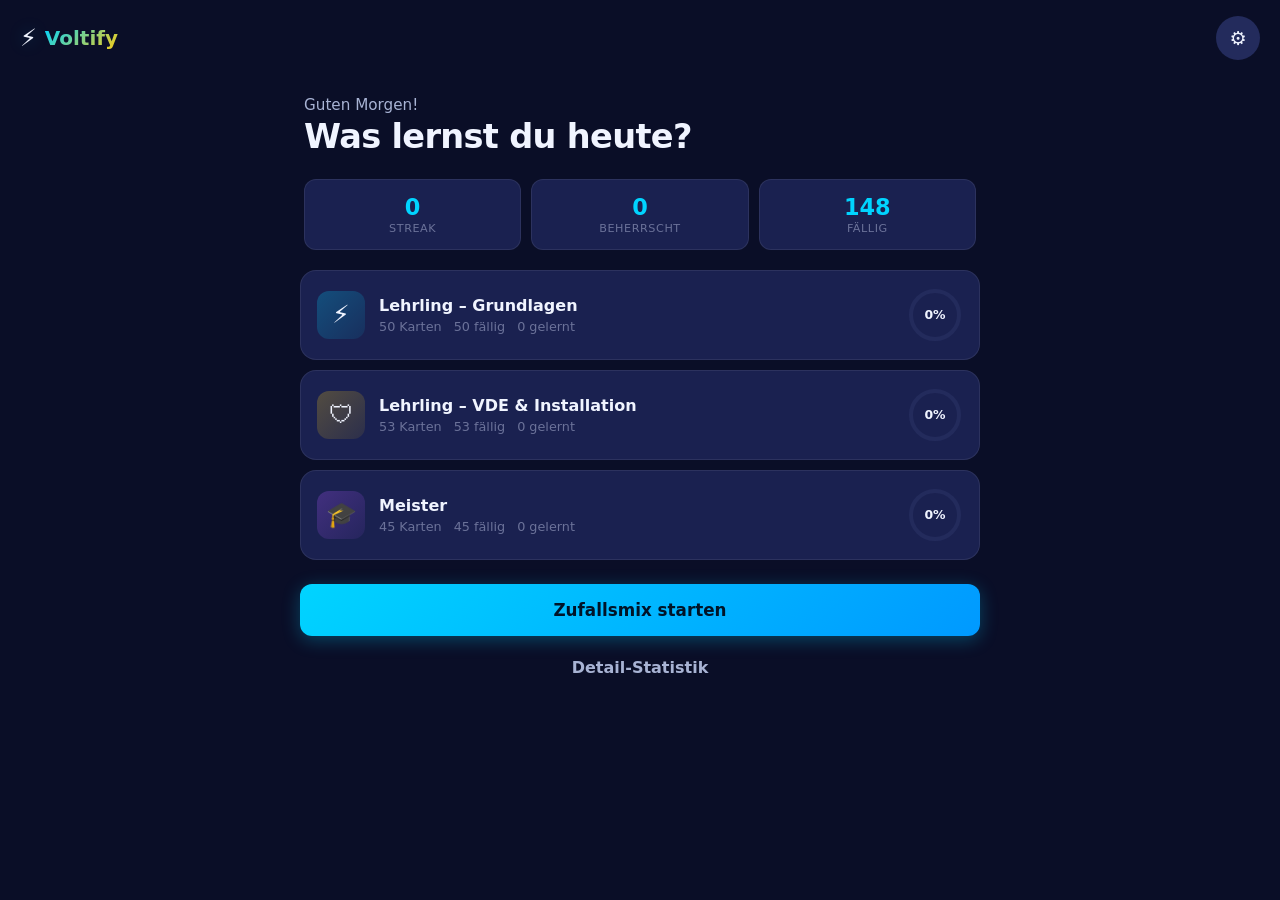
==== index.html @ df2f02e5 "Initial commit – Voltify v1.0 PWA für Elektroniker-Ausbildung mit Spaced Repetition (Leitner). Drei " ====
<!DOCTYPE html>
<html lang="de">
<head>
  <meta charset="UTF-8">
  <meta name="viewport" content="width=device-width, initial-scale=1.0, viewport-fit=cover, user-scalable=no">
  <meta name="theme-color" content="#0a0e27">
  <meta name="description" content="Voltify – Spaced-Repetition-Lernen für Elektriker. Lehrling und Meister.">
  <meta name="apple-mobile-web-app-capable" content="yes">
  <meta name="apple-mobile-web-app-status-bar-style" content="black-translucent">
  <meta name="apple-mobile-web-app-title" content="Voltify">
  <title>Voltify – Lernen für Elektriker</title>
  <link rel="manifest" href="manifest.json">
  <link rel="stylesheet" href="styles.css">
  <link rel="icon" href="icon.svg" type="image/svg+xml">
  <link rel="apple-touch-icon" href="icon.svg">
</head>
<body>
  <div id="app">

    <!-- HOME -->
    <section class="screen active" data-screen="home">
      <header class="topbar">
        <div class="brand">
          <span class="bolt" aria-hidden="true">⚡</span>
          <span class="brand-name">Voltify</span>
        </div>
        <button class="icon-btn" data-nav="settings" aria-label="Einstellungen">⚙</button>
      </header>
      <main class="content">
        <div class="hero">
          <p class="hero-greeting" id="greeting">Bereit zu lernen?</p>
          <h1 class="hero-title">Was lernst du heute?</h1>
          <div class="hero-stats">
            <div class="stat">
              <span class="stat-value" id="stat-streak">0</span>
              <span class="stat-label">Streak</span>
            </div>
            <div class="stat">
              <span class="stat-value" id="stat-mastered">0</span>
              <span class="stat-label">Beherrscht</span>
            </div>
            <div class="stat">
              <span class="stat-value" id="stat-due">0</span>
              <span class="stat-label">Fällig</span>
            </div>
          </div>
        </div>

        <div class="card-list" id="path-list"></div>

        <div class="action-stack">
          <button class="btn primary big" data-nav="quiz-mix">Zufallsmix starten</button>
          <button class="btn ghost" data-nav="stats">Detail-Statistik</button>
        </div>
      </main>
    </section>

    <!-- QUIZ -->
    <section class="screen" data-screen="quiz">
      <header class="topbar">
        <button class="icon-btn" data-action="quit-quiz" aria-label="Session abbrechen">←</button>
        <div class="progress-wrap">
          <div class="progress-bar" role="progressbar" aria-label="Fortschritt der Session">
            <div class="progress-fill" id="progress-fill"></div>
          </div>
          <span class="progress-text" id="progress-text">0 / 0</span>
        </div>
      </header>
      <main class="content quiz-content">
        <div class="card" id="quiz-card">
          <div class="card-meta">
            <span class="badge" id="card-category">Kategorie</span>
            <span class="card-level" id="card-level" aria-label="Lernstand">★☆☆☆☆</span>
          </div>
          <h2 class="card-question" id="card-question">Frage</h2>
          <div class="card-options" id="card-options"></div>
          <div class="card-feedback hidden" id="card-feedback">
            <div class="feedback-header" id="feedback-header"></div>
            <p class="feedback-explain" id="feedback-explain"></p>
            <button class="btn primary big" id="next-btn">Weiter</button>
          </div>
        </div>
      </main>
    </section>

    <!-- RESULTS -->
    <section class="screen" data-screen="results">
      <header class="topbar">
        <div></div>
        <button class="icon-btn" data-nav="home" aria-label="Schließen">✕</button>
      </header>
      <main class="content results-content">
        <div class="results-icon" aria-hidden="true">⚡</div>
        <h1 class="results-title">Session beendet!</h1>
        <p class="results-subtitle" id="results-subtitle"></p>
        <div class="results-grid">
          <div class="result-card">
            <span class="result-value" id="result-correct">0</span>
            <span class="result-label">Richtig</span>
          </div>
          <div class="result-card">
            <span class="result-value" id="result-wrong">0</span>
            <span class="result-label">Falsch</span>
          </div>
          <div class="result-card">
            <span class="result-value" id="result-accuracy">0%</span>
            <span class="result-label">Treffer</span>
          </div>
        </div>
        <div class="action-stack">
          <button class="btn primary big" id="repeat-btn">Nochmal lernen</button>
          <button class="btn ghost" data-nav="home">Zur Übersicht</button>
        </div>
      </main>
    </section>

    <!-- STATS -->
    <section class="screen" data-screen="stats">
      <header class="topbar">
        <button class="icon-btn" data-nav="home" aria-label="Zurück">←</button>
        <h2 class="page-title">Statistik</h2>
        <div></div>
      </header>
      <main class="content">
        <div id="stats-content"></div>
      </main>
    </section>

    <!-- SETTINGS -->
    <section class="screen" data-screen="settings">
      <header class="topbar">
        <button class="icon-btn" data-nav="home" aria-label="Zurück">←</button>
        <h2 class="page-title">Einstellungen</h2>
        <div></div>
      </header>
      <main class="content">
        <div class="settings-list">
          <div class="setting-row">
            <div class="setting-text">
              <h3>Karten pro Session</h3>
              <p class="setting-hint">Wie viele Fragen pro Lerneinheit</p>
            </div>
            <select id="setting-batch" aria-label="Karten pro Session">
              <option value="10">10</option>
              <option value="15" selected>15</option>
              <option value="20">20</option>
              <option value="30">30</option>
            </select>
          </div>
          <div class="setting-row">
            <div class="setting-text">
              <h3>Theme</h3>
              <p class="setting-hint">Helles oder dunkles Design</p>
            </div>
            <select id="setting-theme" aria-label="Theme">
              <option value="dark" selected>Dunkel</option>
              <option value="light">Hell</option>
              <option value="auto">Automatisch</option>
            </select>
          </div>
          <div class="setting-row">
            <div class="setting-text">
              <h3>Antworten mischen</h3>
              <p class="setting-hint">Reihenfolge der Optionen jedes Mal neu würfeln</p>
            </div>
            <label class="switch">
              <input type="checkbox" id="setting-shuffle" checked>
              <span class="slider"></span>
            </label>
          </div>
          <div class="setting-row danger">
            <div class="setting-text">
              <h3>Fortschritt zurücksetzen</h3>
              <p class="setting-hint">Setzt alle Lernstände auf 0</p>
            </div>
            <button class="btn danger" id="reset-progress">Reset</button>
          </div>
          <div class="setting-row">
            <div class="setting-text">
              <h3>Über Voltify</h3>
              <p class="setting-hint">Spaced-Repetition-Lernen für Elektriker. Lehrling und Meister. Funktioniert offline.</p>
            </div>
            <span class="version">v1.0</span>
          </div>
        </div>
      </main>
    </section>
  </div>

  <script src="data.js"></script>
  <script src="app.js"></script>
</body>
</html>
---- styles.css ----
:root {
  --bg: #0a0e27;
  --bg-elevated: #141a3a;
  --bg-card: #1a2150;
  --surface: #232b5c;
  --surface-2: #2c3570;
  --text: #f0f4ff;
  --text-dim: #a8b3d4;
  --text-muted: #6b7299;
  --accent: #00d4ff;
  --accent-glow: rgba(0, 212, 255, 0.28);
  --accent-2: #facc15;
  --success: #22c55e;
  --success-bg: rgba(34, 197, 94, 0.18);
  --danger: #ef4444;
  --danger-bg: rgba(239, 68, 68, 0.18);
  --border: rgba(255, 255, 255, 0.08);
  --shadow: 0 8px 32px rgba(0, 0, 0, 0.4);
  --radius: 16px;
  --radius-sm: 12px;
  --transition: 0.18s ease;
  --safe-top: env(safe-area-inset-top, 0);
  --safe-bottom: env(safe-area-inset-bottom, 0);
}

[data-theme="light"] {
  --bg: #f5f7fb;
  --bg-elevated: #ffffff;
  --bg-card: #ffffff;
  --surface: #eef1f8;
  --surface-2: #e2e7f3;
  --text: #0a0e27;
  --text-dim: #4a5275;
  --text-muted: #8b91a8;
  --accent: #0066ff;
  --accent-glow: rgba(0, 102, 255, 0.18);
  --accent-2: #d97706;
  --success: #15803d;
  --success-bg: rgba(34, 197, 94, 0.14);
  --danger: #dc2626;
  --danger-bg: rgba(239, 68, 68, 0.12);
  --border: rgba(0, 0, 0, 0.08);
  --shadow: 0 8px 32px rgba(0, 0, 0, 0.08);
}

* {
  box-sizing: border-box;
  margin: 0;
  padding: 0;
}

html, body {
  height: 100%;
  font-family: -apple-system, BlinkMacSystemFont, "Segoe UI", system-ui, "Helvetica Neue", Arial, sans-serif;
  background: var(--bg);
  color: var(--text);
  -webkit-font-smoothing: antialiased;
  -webkit-tap-highlight-color: transparent;
  overscroll-behavior: none;
  font-size: 16px;
}

button { font-family: inherit; }

#app {
  min-height: 100%;
}

.screen {
  display: none;
  flex-direction: column;
  min-height: 100vh;
  min-height: 100dvh;
  animation: fade 0.22s ease;
}

.screen.active { display: flex; }

.hidden { display: none !important; }

@keyframes fade {
  from { opacity: 0; transform: translateY(6px); }
  to { opacity: 1; transform: translateY(0); }
}

/* TOPBAR */
.topbar {
  display: flex;
  align-items: center;
  justify-content: space-between;
  padding: 16px 20px 8px;
  padding-top: max(16px, var(--safe-top));
  gap: 12px;
}

.brand {
  display: flex;
  align-items: center;
  gap: 8px;
  font-weight: 700;
  font-size: 1.25rem;
}

.bolt {
  display: inline-block;
  font-size: 1.5rem;
  filter: drop-shadow(0 0 8px var(--accent-glow));
}

.brand-name {
  background: linear-gradient(135deg, var(--accent), var(--accent-2));
  -webkit-background-clip: text;
  background-clip: text;
  color: transparent;
}

.icon-btn {
  width: 44px;
  height: 44px;
  border-radius: 50%;
  background: var(--surface);
  color: var(--text);
  border: none;
  font-size: 1.2rem;
  cursor: pointer;
  display: flex;
  align-items: center;
  justify-content: center;
  transition: var(--transition);
  flex-shrink: 0;
}

.icon-btn:hover { background: var(--surface-2); }
.icon-btn:active { transform: scale(0.94); }

.page-title {
  font-size: 1.05rem;
  font-weight: 600;
}

/* CONTENT */
.content {
  flex: 1;
  padding: 12px 20px 32px;
  padding-bottom: calc(32px + var(--safe-bottom));
  display: flex;
  flex-direction: column;
  gap: 20px;
  max-width: 720px;
  width: 100%;
  margin: 0 auto;
}

/* HERO */
.hero {
  padding: 16px 4px 0;
}

.hero-greeting {
  color: var(--text-dim);
  font-size: 0.95rem;
  margin-bottom: 4px;
}

.hero-title {
  font-size: 1.85rem;
  font-weight: 700;
  margin-bottom: 22px;
  line-height: 1.15;
  letter-spacing: -0.02em;
}

.hero-stats {
  display: grid;
  grid-template-columns: repeat(3, 1fr);
  gap: 10px;
}

.stat {
  background: var(--bg-card);
  border: 1px solid var(--border);
  padding: 14px 10px;
  border-radius: var(--radius-sm);
  text-align: center;
  display: flex;
  flex-direction: column;
  gap: 2px;
}

.stat-value {
  font-size: 1.4rem;
  font-weight: 700;
  color: var(--accent);
  font-variant-numeric: tabular-nums;
}

.stat-label {
  font-size: 0.7rem;
  color: var(--text-muted);
  text-transform: uppercase;
  letter-spacing: 0.05em;
}

/* PATHS */
.card-list {
  display: flex;
  flex-direction: column;
  gap: 10px;
}

.path-card {
  background: var(--bg-card);
  border: 1px solid var(--border);
  border-radius: var(--radius);
  padding: 16px 16px;
  cursor: pointer;
  transition: var(--transition);
  display: flex;
  align-items: center;
  gap: 14px;
  text-align: left;
  width: 100%;
  color: var(--text);
  font: inherit;
}

.path-card:hover { border-color: var(--accent); transform: translateY(-1px); }
.path-card:active { transform: scale(0.98); }

.path-icon {
  width: 48px;
  height: 48px;
  border-radius: 12px;
  display: flex;
  align-items: center;
  justify-content: center;
  font-size: 1.55rem;
  flex-shrink: 0;
  background: var(--surface);
}

.path-icon.lehrling-grund { background: linear-gradient(135deg, rgba(0,212,255,0.25), rgba(0,212,255,0.08)); }
.path-icon.lehrling-vde { background: linear-gradient(135deg, rgba(250,204,21,0.25), rgba(250,204,21,0.08)); }
.path-icon.meister { background: linear-gradient(135deg, rgba(168,85,247,0.28), rgba(168,85,247,0.08)); }

.path-info {
  flex: 1;
  min-width: 0;
}

.path-title {
  font-size: 1rem;
  font-weight: 600;
  margin-bottom: 4px;
}

.path-meta {
  font-size: 0.8rem;
  color: var(--text-muted);
  display: flex;
  gap: 12px;
  flex-wrap: wrap;
}

.path-progress {
  flex-shrink: 0;
  width: 56px;
  height: 56px;
  position: relative;
  display: flex;
  align-items: center;
  justify-content: center;
  font-size: 0.78rem;
  font-weight: 700;
  font-variant-numeric: tabular-nums;
}

.path-progress svg {
  position: absolute;
  inset: 0;
  transform: rotate(-90deg);
}

.path-progress circle {
  fill: none;
  stroke-width: 4;
  stroke-linecap: round;
}

.path-progress .track { stroke: var(--surface); }
.path-progress .fill { stroke: var(--accent); transition: stroke-dashoffset 0.4s ease; }

/* BUTTONS */
.action-stack {
  display: flex;
  flex-direction: column;
  gap: 8px;
  margin-top: 4px;
}

.btn {
  border: none;
  font: inherit;
  font-weight: 600;
  cursor: pointer;
  padding: 14px 20px;
  border-radius: var(--radius-sm);
  transition: var(--transition);
  display: inline-flex;
  align-items: center;
  justify-content: center;
  gap: 8px;
  font-size: 1rem;
  color: var(--text);
}

.btn:active { transform: scale(0.97); }

.btn.primary {
  background: linear-gradient(135deg, var(--accent), #0099ff);
  color: #001428;
  box-shadow: 0 4px 18px var(--accent-glow);
}

[data-theme="light"] .btn.primary { color: #ffffff; }

.btn.primary:hover { filter: brightness(1.08); }

.btn.ghost {
  background: transparent;
  color: var(--text-dim);
}

.btn.ghost:hover { background: var(--surface); color: var(--text); }

.btn.danger {
  background: var(--danger);
  color: #fff;
}

.btn.big {
  padding: 16px 24px;
  font-size: 1.05rem;
  width: 100%;
}

/* QUIZ */
.quiz-content {
  justify-content: flex-start;
  padding-top: 0;
}

.progress-wrap {
  flex: 1;
  display: flex;
  align-items: center;
  gap: 10px;
}

.progress-bar {
  flex: 1;
  height: 6px;
  background: var(--surface);
  border-radius: 999px;
  overflow: hidden;
}

.progress-fill {
  height: 100%;
  background: linear-gradient(90deg, var(--accent), var(--accent-2));
  border-radius: 999px;
  transition: width 0.3s ease;
  width: 0%;
}

.progress-text {
  font-size: 0.82rem;
  color: var(--text-dim);
  white-space: nowrap;
  font-variant-numeric: tabular-nums;
}

.card {
  background: var(--bg-card);
  border-radius: var(--radius);
  padding: 22px 20px;
  border: 1px solid var(--border);
  box-shadow: var(--shadow);
  display: flex;
  flex-direction: column;
  gap: 18px;
  animation: cardin 0.3s ease;
}

@keyframes cardin {
  from { opacity: 0; transform: translateY(16px) scale(0.98); }
  to { opacity: 1; transform: translateY(0) scale(1); }
}

.card-meta {
  display: flex;
  justify-content: space-between;
  align-items: center;
}

.badge {
  font-size: 0.72rem;
  text-transform: uppercase;
  letter-spacing: 0.06em;
  padding: 4px 10px;
  border-radius: 999px;
  background: var(--surface);
  color: var(--text-dim);
  font-weight: 600;
}

.card-level {
  font-size: 0.9rem;
  color: var(--accent-2);
  letter-spacing: 0.1em;
  font-variant-numeric: tabular-nums;
}

.card-question {
  font-size: 1.2rem;
  line-height: 1.4;
  font-weight: 600;
}

.card-options {
  display: flex;
  flex-direction: column;
  gap: 10px;
}

.option {
  background: var(--surface);
  border: 1.5px solid var(--border);
  color: var(--text);
  padding: 14px 14px;
  border-radius: var(--radius-sm);
  text-align: left;
  font: inherit;
  font-size: 0.96rem;
  cursor: pointer;
  transition: var(--transition);
  display: flex;
  align-items: flex-start;
  gap: 12px;
  width: 100%;
}

.option:hover:not(:disabled) {
  border-color: var(--accent);
  background: var(--surface-2);
}

.option:active:not(:disabled) { transform: scale(0.98); }

.option-mark {
  width: 26px;
  height: 26px;
  border-radius: 50%;
  border: 2px solid var(--text-muted);
  display: flex;
  align-items: center;
  justify-content: center;
  font-size: 0.78rem;
  font-weight: 700;
  flex-shrink: 0;
  margin-top: 1px;
  color: var(--text-dim);
  transition: var(--transition);
}

.option-text {
  flex: 1;
  line-height: 1.4;
  padding-top: 2px;
}

.option.correct {
  border-color: var(--success);
  background: var(--success-bg);
}
.option.correct .option-mark {
  border-color: var(--success);
  background: var(--success);
  color: #fff;
}

.option.wrong {
  border-color: var(--danger);
  background: var(--danger-bg);
}
.option.wrong .option-mark {
  border-color: var(--danger);
  background: var(--danger);
  color: #fff;
}

.option:disabled { cursor: default; }
.option:disabled:not(.correct):not(.wrong) { opacity: 0.55; }

.card-feedback {
  display: flex;
  flex-direction: column;
  gap: 14px;
  padding-top: 16px;
  border-top: 1px solid var(--border);
}

.feedback-header {
  font-size: 1.05rem;
  font-weight: 700;
  display: flex;
  align-items: center;
  gap: 8px;
}

.feedback-header.ok { color: var(--success); }
.feedback-header.no { color: var(--danger); }

.feedback-explain {
  color: var(--text-dim);
  line-height: 1.55;
  font-size: 0.95rem;
}

/* RESULTS */
.results-content {
  align-items: center;
  text-align: center;
  justify-content: center;
  gap: 22px;
  padding-top: 16px;
}

.results-icon {
  font-size: 4rem;
  filter: drop-shadow(0 0 24px var(--accent-glow));
  animation: pulse 2.4s ease infinite;
  margin-top: 16px;
}

@keyframes pulse {
  50% { transform: scale(1.1); }
}

.results-title {
  font-size: 1.85rem;
  font-weight: 700;
  letter-spacing: -0.01em;
}

.results-subtitle {
  color: var(--text-dim);
  font-size: 1rem;
  max-width: 360px;
  line-height: 1.5;
}

.results-grid {
  display: grid;
  grid-template-columns: repeat(3, 1fr);
  gap: 10px;
  width: 100%;
  max-width: 420px;
}

.result-card {
  background: var(--bg-card);
  border: 1px solid var(--border);
  padding: 18px 10px;
  border-radius: var(--radius-sm);
  display: flex;
  flex-direction: column;
  gap: 4px;
}

.result-value {
  font-size: 1.6rem;
  font-weight: 700;
  color: var(--accent);
  font-variant-numeric: tabular-nums;
}

.result-label {
  font-size: 0.72rem;
  color: var(--text-muted);
  text-transform: uppercase;
  letter-spacing: 0.05em;
}

.results-content .action-stack { width: 100%; max-width: 420px; }

/* SETTINGS */
.settings-list {
  display: flex;
  flex-direction: column;
  background: var(--bg-card);
  border: 1px solid var(--border);
  border-radius: var(--radius);
  overflow: hidden;
}

.setting-row {
  display: flex;
  justify-content: space-between;
  align-items: center;
  padding: 16px 18px;
  gap: 14px;
  border-bottom: 1px solid var(--border);
}

.setting-row:last-child { border-bottom: none; }

.setting-text { flex: 1; min-width: 0; }

.setting-row h3 {
  font-size: 0.96rem;
  font-weight: 600;
  margin-bottom: 2px;
}

.setting-hint {
  font-size: 0.82rem;
  color: var(--text-muted);
  line-height: 1.4;
}

.setting-row select {
  background: var(--surface);
  color: var(--text);
  border: 1px solid var(--border);
  padding: 8px 12px;
  border-radius: 8px;
  font: inherit;
  cursor: pointer;
  flex-shrink: 0;
}

.setting-row .version {
  color: var(--text-muted);
  font-size: 0.85rem;
  flex-shrink: 0;
}

/* SWITCH */
.switch {
  position: relative;
  width: 48px;
  height: 28px;
  flex-shrink: 0;
}
.switch input { opacity: 0; width: 0; height: 0; }
.slider {
  position: absolute;
  inset: 0;
  background: var(--surface);
  border-radius: 999px;
  transition: var(--transition);
  cursor: pointer;
  border: 1px solid var(--border);
}
.slider::before {
  content: "";
  position: absolute;
  width: 20px;
  height: 20px;
  background: var(--text-dim);
  border-radius: 50%;
  top: 3px;
  left: 3px;
  transition: var(--transition);
}
.switch input:checked + .slider {
  background: var(--accent);
}
.switch input:checked + .slider::before {
  background: #fff;
  transform: translateX(20px);
}

/* STATS */
.stats-section {
  background: var(--bg-card);
  border: 1px solid var(--border);
  border-radius: var(--radius);
  padding: 18px 18px;
  margin-bottom: 14px;
}

.stats-section h3 {
  font-size: 1.02rem;
  margin-bottom: 12px;
  font-weight: 600;
}

.stat-row {
  display: flex;
  justify-content: space-between;
  align-items: center;
  padding: 10px 0;
  border-bottom: 1px solid var(--border);
  font-size: 0.95rem;
  color: var(--text-dim);
}

.stat-row:last-child { border: none; padding-bottom: 0; }
.stat-row span:last-child {
  color: var(--accent);
  font-weight: 600;
  font-variant-numeric: tabular-nums;
}

.box-grid {
  display: grid;
  grid-template-columns: repeat(5, 1fr);
  gap: 6px;
  margin-top: 10px;
}

.box {
  background: var(--surface);
  border-radius: 8px;
  padding: 10px 4px;
  text-align: center;
}

.box-num {
  font-size: 0.65rem;
  color: var(--text-muted);
  text-transform: uppercase;
  letter-spacing: 0.05em;
}

.box-count {
  font-size: 1.2rem;
  font-weight: 700;
  color: var(--accent);
  font-variant-numeric: tabular-nums;
}

.stats-hint {
  font-size: 0.82rem;
  color: var(--text-muted);
  margin-bottom: 4px;
  line-height: 1.4;
}

/* MEDIA */
@media (min-width: 600px) {
  .hero-title { font-size: 2.1rem; }
  .card-question { font-size: 1.3rem; }
  .results-title { font-size: 2.1rem; }
}

@media (prefers-reduced-motion: reduce) {
  *, *::before, *::after {
    animation-duration: 0.01ms !important;
    transition-duration: 0.01ms !important;
  }
}
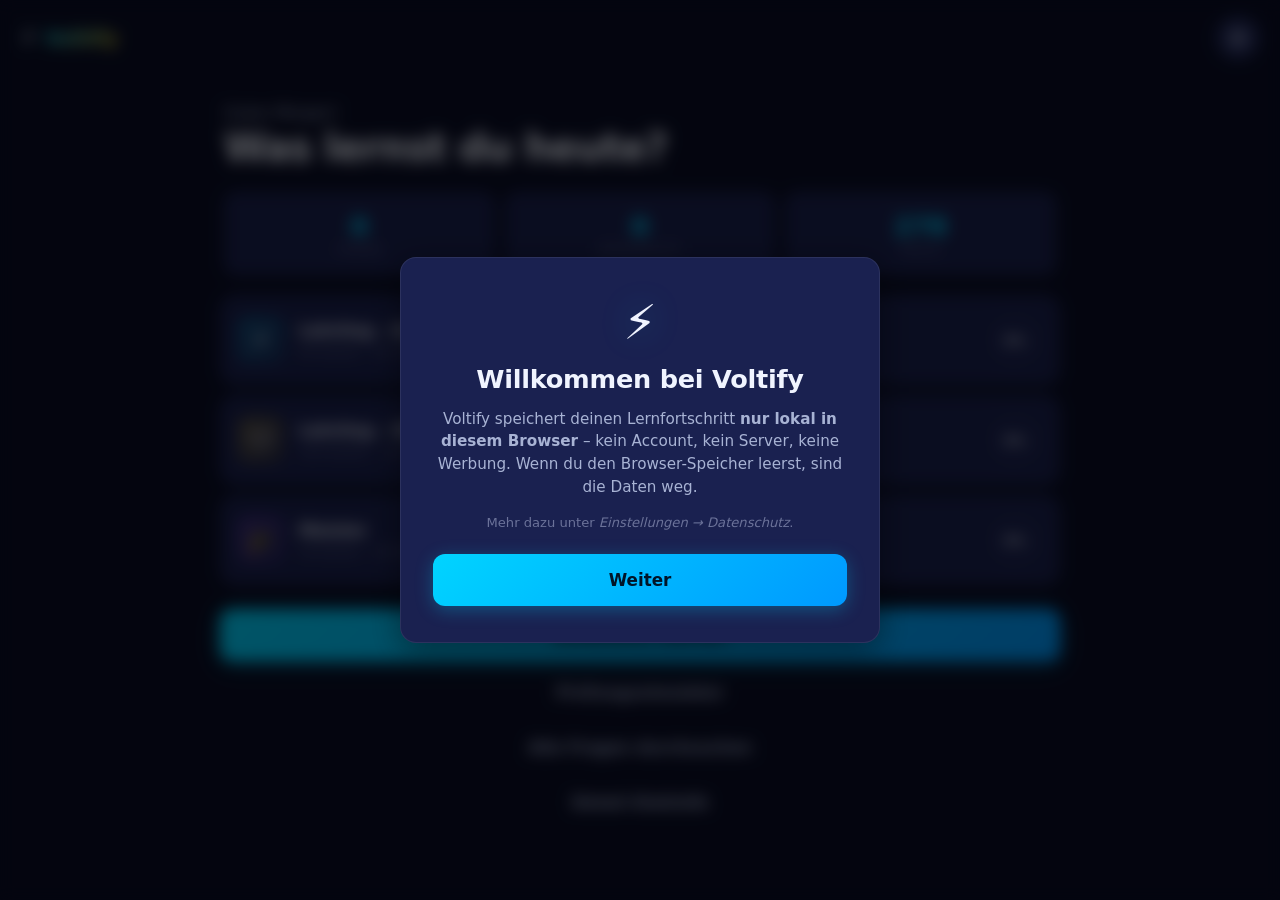
==== commit fb095674: "Phase 2: Inhalt & Produkt-Reife (großer Block) Schema-Erweiterung - state.cards[id].bookmarked – Les" ====
--- a/index.html
+++ b/index.html
@@ -30,6 +30,7 @@
         <div class="hero">
           <p class="hero-greeting" id="greeting">Bereit zu lernen?</p>
           <h1 class="hero-title">Was lernst du heute?</h1>
+          <p class="exam-countdown hidden" id="exam-countdown" aria-live="polite"></p>
           <div class="hero-stats">
             <div class="stat">
               <span class="stat-value" id="stat-streak">0</span>
@@ -50,8 +51,131 @@
 
         <div class="action-stack">
           <button class="btn primary big" data-nav="quiz-mix">Zufallsmix starten</button>
+          <button class="btn ghost" data-nav="exam-setup">Prüfungssimulator</button>
+          <button class="btn ghost" data-nav="browse">Alle Fragen durchsuchen</button>
           <button class="btn ghost" data-nav="stats">Detail-Statistik</button>
         </div>
+      </main>
+    </section>
+
+    <!-- PRÜFUNGSSIMULATOR – SETUP -->
+    <section class="screen" data-screen="exam-setup">
+      <header class="topbar">
+        <button class="icon-btn" data-nav="home" aria-label="Zurück">←</button>
+        <h2 class="page-title">Prüfungssimulator</h2>
+        <div></div>
+      </header>
+      <main class="content">
+        <p class="prose-intro">
+          Im Simulator-Modus bekommst du <strong>kein Feedback</strong>
+          während der Prüfung. Erst am Ende siehst du, wie viele Fragen
+          du richtig hattest – wie in einer echten Prüfung.
+        </p>
+        <div class="settings-list">
+          <div class="setting-row">
+            <div class="setting-text">
+              <h3>Themengebiet</h3>
+              <p class="setting-hint">Welcher Bereich soll geprüft werden</p>
+            </div>
+            <select id="exam-path" aria-label="Themengebiet">
+              <option value="">Alle</option>
+              <option value="lehrling-grund">Grundlagen</option>
+              <option value="lehrling-vde">VDE & Sicherheit</option>
+              <option value="meister">Meister</option>
+            </select>
+          </div>
+          <div class="setting-row">
+            <div class="setting-text">
+              <h3>Anzahl Fragen</h3>
+              <p class="setting-hint">Aus dem Pool zufällig gezogen</p>
+            </div>
+            <select id="exam-count" aria-label="Anzahl Fragen">
+              <option value="10">10</option>
+              <option value="20">20</option>
+              <option value="30" selected>30</option>
+              <option value="60">60</option>
+              <option value="90">90</option>
+            </select>
+          </div>
+          <div class="setting-row">
+            <div class="setting-text">
+              <h3>Zeitlimit</h3>
+              <p class="setting-hint">Insgesamt für alle Fragen</p>
+            </div>
+            <select id="exam-time" aria-label="Zeitlimit">
+              <option value="0">Kein Limit</option>
+              <option value="15">15 Minuten</option>
+              <option value="30" selected>30 Minuten</option>
+              <option value="45">45 Minuten</option>
+              <option value="60">60 Minuten</option>
+              <option value="90">90 Minuten</option>
+            </select>
+          </div>
+        </div>
+        <button class="btn primary big" id="exam-start">Simulator starten</button>
+      </main>
+    </section>
+
+    <!-- PRÜFUNGS-ERGEBNIS -->
+    <section class="screen" data-screen="exam-result">
+      <header class="topbar">
+        <div></div>
+        <h2 class="page-title">Prüfungsergebnis</h2>
+        <button class="icon-btn" data-nav="home" aria-label="Schließen">✕</button>
+      </header>
+      <main class="content">
+        <div class="exam-summary">
+          <div class="exam-grade" id="exam-grade">–</div>
+          <p class="exam-subtitle" id="exam-subtitle"></p>
+          <div class="results-grid">
+            <div class="result-card">
+              <span class="result-value" id="exam-correct">0</span>
+              <span class="result-label">Richtig</span>
+            </div>
+            <div class="result-card">
+              <span class="result-value" id="exam-wrong">0</span>
+              <span class="result-label">Falsch</span>
+            </div>
+            <div class="result-card">
+              <span class="result-value" id="exam-percent">0%</span>
+              <span class="result-label">Quote</span>
+            </div>
+          </div>
+        </div>
+        <h3 class="exam-detail-title">Detail</h3>
+        <div class="exam-detail-list" id="exam-detail-list"></div>
+        <div class="action-stack">
+          <button class="btn primary big" data-nav="exam-setup">Neue Prüfung</button>
+          <button class="btn ghost" data-nav="home">Zur Übersicht</button>
+        </div>
+      </main>
+    </section>
+
+    <!-- BROWSE / SUCHE -->
+    <section class="screen" data-screen="browse">
+      <header class="topbar">
+        <button class="icon-btn" data-nav="home" aria-label="Zurück">←</button>
+        <h2 class="page-title">Fragen durchsuchen</h2>
+        <div></div>
+      </header>
+      <main class="content">
+        <input type="search" id="browse-search" class="browse-search"
+               placeholder="In allen Fragen suchen…"
+               aria-label="Fragen durchsuchen">
+        <div class="filter-chips" role="group" aria-label="Filter">
+          <button class="chip active" data-filter-path="">Alle Pfade</button>
+          <button class="chip" data-filter-path="lehrling-grund">Grundlagen</button>
+          <button class="chip" data-filter-path="lehrling-vde">VDE & Sicherheit</button>
+          <button class="chip" data-filter-path="meister">Meister</button>
+        </div>
+        <div class="filter-chips" role="group" aria-label="Status-Filter">
+          <button class="chip active" data-filter-status="all">Alle</button>
+          <button class="chip" data-filter-status="bookmarked">Nur markierte ★</button>
+          <button class="chip" data-filter-status="due">Fällig heute</button>
+          <button class="chip" data-filter-status="weak">Box 1–2</button>
+        </div>
+        <p class="browse-meta" id="browse-meta">– Fragen –</p>
+        <div class="browse-list" id="browse-list"></div>
       </main>
     </section>
 
@@ -65,18 +189,27 @@
           </div>
           <span class="progress-text" id="progress-text">0 / 0</span>
         </div>
+        <span class="exam-timer hidden" id="exam-timer" aria-live="polite"
+              aria-label="Verbleibende Zeit">--:--</span>
       </header>
       <main class="content quiz-content">
         <div class="card" id="quiz-card">
           <div class="card-meta">
             <span class="badge" id="card-category">Kategorie</span>
-            <span class="card-level" id="card-level" aria-label="Lernstand">★☆☆☆☆</span>
+            <div class="card-meta-right">
+              <button class="bookmark-btn" id="bookmark-btn" type="button"
+                      aria-label="Karte merken" aria-pressed="false">
+                <span id="bookmark-icon" aria-hidden="true">☆</span>
+              </button>
+              <span class="card-level" id="card-level" aria-label="Lernstand">★☆☆☆☆</span>
+            </div>
           </div>
           <h2 class="card-question" id="card-question">Frage</h2>
           <div class="card-options" id="card-options"></div>
           <div class="card-feedback hidden" id="card-feedback">
             <div class="feedback-header" id="feedback-header"></div>
             <p class="feedback-explain" id="feedback-explain"></p>
+            <p class="feedback-source hidden" id="feedback-source"></p>
             <button class="btn primary big" id="next-btn">Weiter</button>
           </div>
         </div>
@@ -168,6 +301,44 @@
               <span class="slider"></span>
             </label>
           </div>
+          <div class="setting-row">
+            <div class="setting-text">
+              <h3>Lehrjahr</h3>
+              <p class="setting-hint">Wo stehst du? Beeinflusst künftige Empfehlungen.</p>
+            </div>
+            <select id="setting-grade" aria-label="Lehrjahr">
+              <option value="">– keine Angabe –</option>
+              <option value="1">1. Lehrjahr</option>
+              <option value="2">2. Lehrjahr</option>
+              <option value="3">3. Lehrjahr</option>
+              <option value="4">4. Lehrjahr</option>
+              <option value="5">Meister</option>
+            </select>
+          </div>
+          <div class="setting-row">
+            <div class="setting-text">
+              <h3>Prüfungsdatum</h3>
+              <p class="setting-hint">Optional. Zeigt den Countdown auf der Startseite.</p>
+            </div>
+            <input type="date" id="setting-exam-date" class="setting-date" aria-label="Prüfungsdatum">
+          </div>
+          <div class="setting-row">
+            <div class="setting-text">
+              <h3>Fortschritt sichern</h3>
+              <p class="setting-hint">Lernstand als JSON-Datei herunterladen (Backup)</p>
+            </div>
+            <button class="btn ghost" id="export-progress">Exportieren</button>
+          </div>
+          <div class="setting-row">
+            <div class="setting-text">
+              <h3>Fortschritt einspielen</h3>
+              <p class="setting-hint">Vorhandenen Lernstand aus JSON-Datei wiederherstellen</p>
+            </div>
+            <label class="btn ghost file-label">
+              Importieren
+              <input type="file" id="import-progress" accept="application/json,.json" hidden>
+            </label>
+          </div>
           <div class="setting-row danger">
             <div class="setting-text">
               <h3>Fortschritt zurücksetzen</h3>
@@ -175,6 +346,20 @@
             </div>
             <button class="btn danger" id="reset-progress">Reset</button>
           </div>
+          <div class="setting-row link-row">
+            <div class="setting-text">
+              <h3>Impressum</h3>
+              <p class="setting-hint">Anbieterkennzeichnung gemäß § 5 DDG</p>
+            </div>
+            <button class="link-arrow" data-nav="imprint" aria-label="Impressum öffnen">›</button>
+          </div>
+          <div class="setting-row link-row">
+            <div class="setting-text">
+              <h3>Datenschutz</h3>
+              <p class="setting-hint">Wie deine Daten verarbeitet werden</p>
+            </div>
+            <button class="link-arrow" data-nav="privacy" aria-label="Datenschutzerklärung öffnen">›</button>
+          </div>
           <div class="setting-row">
             <div class="setting-text">
               <h3>Über Voltify</h3>
@@ -185,6 +370,189 @@
         </div>
       </main>
     </section>
+
+    <!-- IMPRESSUM -->
+    <section class="screen" data-screen="imprint">
+      <header class="topbar">
+        <button class="icon-btn" data-nav="settings" aria-label="Zurück">←</button>
+        <h2 class="page-title">Impressum</h2>
+        <div></div>
+      </header>
+      <main class="content prose">
+        <h3>Angaben gemäß § 5 DDG</h3>
+        <p>
+          <strong>[Vorname Nachname]</strong><br>
+          [Straße Hausnummer]<br>
+          [PLZ Stadt]<br>
+          Deutschland
+        </p>
+        <h3>Kontakt</h3>
+        <p>E-Mail: <a href="mailto:[deine@email.de]">[deine@email.de]</a></p>
+        <h3>Verantwortlich für den Inhalt nach § 18 Abs. 2 MStV</h3>
+        <p>[Vorname Nachname], Anschrift wie oben.</p>
+        <h3>Haftungsausschluss</h3>
+        <p>
+          Voltify ist ein privates Lernwerkzeug. Trotz sorgfältiger inhaltlicher
+          Kontrolle wird keine Haftung für Vollständigkeit, Aktualität oder
+          Richtigkeit der Lerninhalte übernommen. Die Inhalte ersetzen keine
+          Fachausbildung und keine geprüften Lehrmaterialien. Bei sicherheits-
+          relevanten Tätigkeiten gelten ausschließlich die einschlägigen
+          Normen, Gesetze und Vorschriften (DGUV, VDE, DIN).
+        </p>
+        <h3>Hinweis zu Inhalten</h3>
+        <p>
+          Einzelne Fragen können angelehnt sein an öffentlich zugängliche
+          Lehrmaterialien (z. B. DGUV-Vorschriften und Informationen).
+          Wörtlich übernommene Inhalte werden vor einer kommerziellen Nutzung
+          ersetzt oder lizenziert.
+        </p>
+        <p class="muted small">
+          <em>Hinweis an den Betreiber: Vor Veröffentlichung müssen die
+          Platzhalter [Vorname …] durch die tatsächliche ladungsfähige
+          Anschrift und eine erreichbare E-Mail-Adresse ersetzt werden.
+          Sonst Verstoß gegen § 5 DDG / § 18 MStV.</em>
+        </p>
+      </main>
+    </section>
+
+    <!-- DATENSCHUTZ -->
+    <section class="screen" data-screen="privacy">
+      <header class="topbar">
+        <button class="icon-btn" data-nav="settings" aria-label="Zurück">←</button>
+        <h2 class="page-title">Datenschutz</h2>
+        <div></div>
+      </header>
+      <main class="content prose">
+        <h3>1. Verantwortlicher</h3>
+        <p>
+          [Vorname Nachname], [Straße Hausnummer], [PLZ Stadt], Deutschland.<br>
+          E-Mail: <a href="mailto:[deine@email.de]">[deine@email.de]</a>
+        </p>
+
+        <h3>2. Welche Daten werden gespeichert?</h3>
+        <p>
+          Voltify speichert <strong>ausschließlich lokal in deinem Browser</strong>:
+        </p>
+        <ul>
+          <li>Lernfortschritt (Lernbox-Stand jeder Frage, Trefferquote)</li>
+          <li>Streak (aufeinanderfolgende Lerntage)</li>
+          <li>Deine Einstellungen (Theme, Karten pro Session, Antworten mischen)</li>
+        </ul>
+        <p>
+          Speicherort: <code>localStorage</code>, Schlüssel
+          <code>voltify-state-v1</code>. Diese Daten werden
+          <strong>nicht</strong> an den Anbieter oder an Dritte übertragen.
+        </p>
+
+        <h3>3. Hosting (GitHub Pages)</h3>
+        <p>
+          Die App wird über <strong>GitHub Pages</strong> ausgeliefert
+          (GitHub Inc., 88 Colin P Kelly Jr St, San Francisco, CA 94107, USA).
+          Beim Aufruf werden technisch notwendige Verbindungsdaten,
+          insbesondere die <strong>IP-Adresse</strong>, durch GitHub
+          verarbeitet, um die Webseite ausliefern zu können.
+        </p>
+        <p>
+          Rechtsgrundlage: Art. 6 Abs. 1 lit. f DSGVO (berechtigtes Interesse
+          am sicheren Betrieb der Webseite). GitHub kann diese Daten in die
+          USA übertragen; GitHub hat sich gemäß EU-US Data Privacy Framework
+          verpflichtet. Datenschutzerklärung von GitHub:
+          <a href="https://docs.github.com/en/site-policy/privacy-policies/github-privacy-statement"
+             target="_blank" rel="noopener noreferrer">
+            docs.github.com/site-policy/privacy
+          </a>.
+        </p>
+
+        <h3>4. Cookies / Tracking</h3>
+        <p>
+          Voltify verwendet <strong>keine Cookies</strong> und
+          <strong>kein Tracking</strong>. Es findet keine Analyse, Reichweiten-
+          messung oder Profilbildung statt.
+        </p>
+
+        <h3>5. Service Worker</h3>
+        <p>
+          Für die Offline-Funktion lädt ein Service Worker einmalig die
+          App-Dateien (HTML, CSS, JS, Frage-Daten) in den Cache deines
+          Browsers. Dies dient ausschließlich der Performance und der
+          Offline-Verfügbarkeit; es werden dabei keine personenbezogenen
+          Daten verarbeitet.
+        </p>
+
+        <h3>6. Deine Rechte</h3>
+        <p>
+          Da personenbezogene Daten weder erhoben noch verarbeitet werden,
+          sind die meisten DSGVO-Rechte (Auskunft, Berichtigung, Löschung,
+          Übertragbarkeit) faktisch nicht anwendbar. Du kannst jederzeit
+          die lokal gespeicherten Daten löschen, indem du in den Einstellungen
+          „Fortschritt zurücksetzen" wählst oder in deinem Browser den
+          Speicher der Webseite leerst.
+        </p>
+
+        <h3>7. Kontakt</h3>
+        <p>
+          Bei Fragen zum Datenschutz: <a href="mailto:[deine@email.de]">[deine@email.de]</a>
+        </p>
+
+        <p class="muted small">Stand: Mai 2026</p>
+        <p class="muted small">
+          <em>Hinweis an den Betreiber: Diese Datenschutzerklärung ist ein
+          Template. Vor Veröffentlichung Platzhalter ersetzen und – bei
+          späterer Monetarisierung, Werbung oder Backend – durch eine
+          überarbeitete Version ersetzen lassen (idealerweise
+          anwaltlich geprüft).</em>
+        </p>
+      </main>
+    </section>
+
+    <!-- ERST-START-WIZARD (Modal, mehrstufig, einmalig) -->
+    <div id="first-visit" class="first-visit hidden" role="dialog"
+         aria-modal="true" aria-labelledby="first-visit-title">
+      <div class="first-visit-card">
+        <!-- STEP 1: Welcome / Datenschutz -->
+        <div class="visit-step" data-step="1">
+          <div class="first-visit-icon" aria-hidden="true">⚡</div>
+          <h2 id="first-visit-title">Willkommen bei Voltify</h2>
+          <p>
+            Voltify speichert deinen Lernfortschritt
+            <strong>nur lokal in diesem Browser</strong> – kein Account,
+            kein Server, keine Werbung. Wenn du den Browser-Speicher
+            leerst, sind die Daten weg.
+          </p>
+          <p class="small muted">
+            Mehr dazu unter <em>Einstellungen → Datenschutz</em>.
+          </p>
+          <button class="btn primary big" id="visit-next-1">Weiter</button>
+        </div>
+
+        <!-- STEP 2: Lehrjahr -->
+        <div class="visit-step hidden" data-step="2">
+          <h2>Wo stehst du?</h2>
+          <p class="small muted">
+            Damit wir dir später die passenden Inhalte zeigen können.
+          </p>
+          <div class="grade-grid">
+            <button class="grade-option" type="button" data-grade="1">1. Lehrjahr</button>
+            <button class="grade-option" type="button" data-grade="2">2. Lehrjahr</button>
+            <button class="grade-option" type="button" data-grade="3">3. Lehrjahr</button>
+            <button class="grade-option" type="button" data-grade="4">4. Lehrjahr</button>
+            <button class="grade-option" type="button" data-grade="5">Meister</button>
+            <button class="grade-option ghost" type="button" data-grade="0">Überspringen</button>
+          </div>
+        </div>
+
+        <!-- STEP 3: Prüfungsdatum -->
+        <div class="visit-step hidden" data-step="3">
+          <h2>Wann ist deine Prüfung?</h2>
+          <p class="small muted">
+            Optional – wir zeigen dir dann auf der Startseite den Countdown.
+          </p>
+          <input type="date" id="exam-date-input" class="date-input" aria-label="Prüfungsdatum">
+          <button class="btn primary big" id="visit-finish">Los geht's</button>
+          <button class="btn ghost" id="visit-skip-date">Später eintragen</button>
+        </div>
+      </div>
+    </div>
   </div>
 
   <script src="data.js"></script>
--- a/styles.css
+++ b/styles.css
@@ -421,6 +421,39 @@
   font-variant-numeric: tabular-nums;
 }
 
+.card-meta-right {
+  display: flex;
+  align-items: center;
+  gap: 12px;
+}
+
+.bookmark-btn {
+  background: transparent;
+  border: none;
+  color: var(--text-muted);
+  font-size: 1.4rem;
+  line-height: 1;
+  cursor: pointer;
+  padding: 4px 6px;
+  border-radius: 6px;
+  transition: var(--transition);
+}
+
+.bookmark-btn:hover { color: var(--accent-2); background: var(--surface); }
+
+.bookmark-btn[aria-pressed="true"] { color: var(--accent-2); }
+
+.feedback-source {
+  font-size: 0.82rem;
+  color: var(--text-muted);
+  border-left: 3px solid var(--accent);
+  padding-left: 10px;
+  font-style: italic;
+  line-height: 1.5;
+}
+
+.feedback-source.hidden { display: none; }
+
 .card-question {
   font-size: 1.2rem;
   line-height: 1.4;
@@ -502,6 +535,42 @@
 .option:disabled { cursor: default; }
 .option:disabled:not(.correct):not(.wrong) { opacity: 0.55; }
 
+/* Multi-Select */
+.option.multi .option-mark {
+  border-radius: 6px;
+}
+
+.option.multi.selected {
+  border-color: var(--accent);
+  background: var(--accent-glow);
+}
+
+.option.multi.selected .option-mark {
+  background: var(--accent);
+  color: #001428;
+  border-color: var(--accent);
+}
+
+.multi-hint {
+  font-size: 0.85rem;
+  color: var(--text-dim);
+  background: var(--surface);
+  border-radius: var(--radius-sm);
+  padding: 10px 14px;
+  text-align: center;
+  font-weight: 500;
+}
+
+.multi-check-btn {
+  margin-top: 4px;
+  width: 100%;
+}
+
+.multi-check-btn:disabled {
+  opacity: 0.4;
+  cursor: default;
+}
+
 .card-feedback {
   display: flex;
   flex-direction: column;
@@ -629,7 +698,8 @@
   line-height: 1.4;
 }
 
-.setting-row select {
+.setting-row select,
+.setting-row .setting-date {
   background: var(--surface);
   color: var(--text);
   border: 1px solid var(--border);
@@ -638,6 +708,12 @@
   font: inherit;
   cursor: pointer;
   flex-shrink: 0;
+}
+
+.setting-row .setting-date {
+  cursor: text;
+  min-width: 0;
+  max-width: 160px;
 }
 
 .setting-row .version {
@@ -749,11 +825,529 @@
   line-height: 1.4;
 }
 
-/* MEDIA */
+/* PROSE (Impressum, Datenschutz) */
+.prose h3 {
+  font-size: 1rem;
+  font-weight: 600;
+  margin-top: 22px;
+  margin-bottom: 8px;
+  color: var(--text);
+}
+
+.prose h3:first-child {
+  margin-top: 0;
+}
+
+.prose p {
+  font-size: 0.95rem;
+  line-height: 1.55;
+  color: var(--text-dim);
+  margin-bottom: 12px;
+}
+
+.prose ul {
+  font-size: 0.95rem;
+  line-height: 1.55;
+  color: var(--text-dim);
+  margin-bottom: 12px;
+  padding-left: 22px;
+}
+
+.prose ul li {
+  margin-bottom: 4px;
+}
+
+.prose a {
+  color: var(--accent);
+  text-decoration: underline;
+  text-underline-offset: 2px;
+}
+
+.prose code {
+  font-family: ui-monospace, SFMono-Regular, Menlo, monospace;
+  background: var(--surface);
+  padding: 1px 6px;
+  border-radius: 4px;
+  font-size: 0.88em;
+}
+
+.prose strong { color: var(--text); }
+
+.prose .muted {
+  color: var(--text-muted);
+}
+
+.prose .small {
+  font-size: 0.82rem;
+  line-height: 1.5;
+}
+
+/* SETTINGS – Link-Rows + File-Upload */
+.setting-row.link-row {
+  cursor: pointer;
+}
+
+.setting-row.link-row:hover { background: var(--surface); }
+
+.link-arrow {
+  background: transparent;
+  border: none;
+  color: var(--text-dim);
+  font-size: 1.5rem;
+  font-weight: 300;
+  cursor: pointer;
+  padding: 4px 12px;
+  flex-shrink: 0;
+  line-height: 1;
+}
+
+.link-arrow:hover { color: var(--accent); }
+
+.file-label {
+  cursor: pointer;
+  display: inline-flex;
+}
+
+/* ERST-START-MODAL */
+.first-visit {
+  position: fixed;
+  inset: 0;
+  background: rgba(0, 0, 0, 0.6);
+  backdrop-filter: blur(8px);
+  -webkit-backdrop-filter: blur(8px);
+  z-index: 100;
+  display: flex;
+  align-items: center;
+  justify-content: center;
+  padding: 20px;
+  padding-bottom: calc(20px + var(--safe-bottom));
+  animation: fade 0.3s ease;
+}
+
+[data-theme="light"] .first-visit {
+  background: rgba(0, 0, 0, 0.35);
+}
+
+.first-visit.hidden { display: none; }
+
+.first-visit-card {
+  background: var(--bg-card);
+  border: 1px solid var(--border);
+  border-radius: var(--radius);
+  padding: 28px 24px;
+  max-width: 420px;
+  width: 100%;
+  text-align: center;
+  box-shadow: var(--shadow);
+  display: flex;
+  flex-direction: column;
+  gap: 14px;
+  animation: cardin 0.35s ease;
+}
+
+.first-visit-icon {
+  font-size: 3rem;
+  margin: 0 auto;
+  filter: drop-shadow(0 0 16px var(--accent-glow));
+}
+
+.first-visit-card h2 {
+  font-size: 1.4rem;
+  font-weight: 700;
+  letter-spacing: -0.01em;
+}
+
+.first-visit-card p {
+  color: var(--text-dim);
+  font-size: 0.95rem;
+  line-height: 1.5;
+}
+
+.first-visit-card .small {
+  font-size: 0.82rem;
+}
+
+.first-visit-card .muted {
+  color: var(--text-muted);
+}
+
+.first-visit-card .btn {
+  margin-top: 8px;
+}
+
+.visit-step {
+  display: flex;
+  flex-direction: column;
+  gap: 14px;
+}
+
+.visit-step.hidden { display: none; }
+
+.grade-grid {
+  display: grid;
+  grid-template-columns: 1fr 1fr;
+  gap: 8px;
+  margin-top: 4px;
+}
+
+.grade-option {
+  background: var(--surface);
+  border: 1.5px solid var(--border);
+  color: var(--text);
+  font: inherit;
+  font-weight: 600;
+  font-size: 0.95rem;
+  padding: 14px 12px;
+  border-radius: var(--radius-sm);
+  cursor: pointer;
+  transition: var(--transition);
+}
+
+.grade-option:hover { border-color: var(--accent); background: var(--surface-2); }
+.grade-option:active { transform: scale(0.97); }
+
+.grade-option.ghost {
+  background: transparent;
+  color: var(--text-muted);
+  border-color: transparent;
+  grid-column: span 2;
+  margin-top: 4px;
+}
+
+.grade-option.ghost:hover { color: var(--text); }
+
+.date-input {
+  background: var(--surface);
+  border: 1.5px solid var(--border);
+  color: var(--text);
+  font: inherit;
+  font-size: 1rem;
+  padding: 14px 16px;
+  border-radius: var(--radius-sm);
+  width: 100%;
+}
+
+.date-input:focus {
+  outline: none;
+  border-color: var(--accent);
+}
+
+.exam-countdown {
+  background: linear-gradient(135deg, var(--accent-glow), transparent);
+  border-left: 3px solid var(--accent);
+  color: var(--text);
+  font-size: 0.9rem;
+  font-weight: 500;
+  padding: 10px 14px;
+  border-radius: 8px;
+  margin-bottom: 14px;
+  display: flex;
+  align-items: center;
+  gap: 8px;
+}
+
+.exam-countdown.hidden { display: none; }
+
+.exam-countdown.urgent {
+  border-left-color: var(--danger);
+  color: var(--text);
+}
+
+/* EXAM-MODUS */
+.prose-intro {
+  background: var(--bg-card);
+  border-left: 3px solid var(--accent);
+  border-radius: 8px;
+  padding: 12px 16px;
+  font-size: 0.92rem;
+  line-height: 1.5;
+  color: var(--text-dim);
+}
+
+.exam-timer {
+  background: var(--surface);
+  border-radius: 999px;
+  padding: 6px 12px;
+  font-size: 0.85rem;
+  font-weight: 600;
+  color: var(--accent-2);
+  font-variant-numeric: tabular-nums;
+  flex-shrink: 0;
+}
+
+.exam-timer.urgent {
+  background: var(--danger-bg);
+  color: var(--danger);
+  animation: pulse 1.4s ease infinite;
+}
+
+.exam-timer.hidden { display: none; }
+
+.exam-summary {
+  display: flex;
+  flex-direction: column;
+  align-items: center;
+  text-align: center;
+  gap: 14px;
+  padding: 12px 0 8px;
+}
+
+.exam-grade {
+  font-size: 3.4rem;
+  font-weight: 700;
+  letter-spacing: -0.04em;
+  color: var(--accent);
+  line-height: 1;
+}
+
+.exam-grade.fail { color: var(--danger); }
+.exam-grade.pass { color: var(--success); }
+
+.exam-subtitle {
+  color: var(--text-dim);
+  font-size: 0.95rem;
+  line-height: 1.5;
+  max-width: 360px;
+}
+
+.exam-detail-title {
+  font-size: 1rem;
+  font-weight: 600;
+  margin-top: 8px;
+}
+
+.exam-detail-list {
+  display: flex;
+  flex-direction: column;
+  gap: 6px;
+}
+
+.exam-detail-row {
+  background: var(--bg-card);
+  border: 1px solid var(--border);
+  border-left: 3px solid var(--text-muted);
+  border-radius: 8px;
+  padding: 10px 12px;
+  font-size: 0.88rem;
+  line-height: 1.4;
+  display: flex;
+  flex-direction: column;
+  gap: 4px;
+}
+
+.exam-detail-row.ok { border-left-color: var(--success); }
+.exam-detail-row.no { border-left-color: var(--danger); }
+.exam-detail-row.skip { border-left-color: var(--warning); }
+
+.exam-detail-q {
+  color: var(--text);
+  font-weight: 500;
+}
+
+.exam-detail-meta {
+  font-size: 0.78rem;
+  color: var(--text-muted);
+  display: flex;
+  gap: 12px;
+}
+
+/* BROWSE / SEARCH */
+.browse-search {
+  background: var(--surface);
+  border: 1.5px solid var(--border);
+  color: var(--text);
+  font: inherit;
+  font-size: 1rem;
+  padding: 12px 16px;
+  border-radius: var(--radius-sm);
+  width: 100%;
+  -webkit-appearance: none;
+  appearance: none;
+}
+
+.browse-search:focus {
+  outline: none;
+  border-color: var(--accent);
+}
+
+.filter-chips {
+  display: flex;
+  gap: 6px;
+  flex-wrap: wrap;
+}
+
+.chip {
+  background: var(--surface);
+  border: 1px solid var(--border);
+  color: var(--text-dim);
+  font: inherit;
+  font-size: 0.82rem;
+  font-weight: 500;
+  padding: 6px 12px;
+  border-radius: 999px;
+  cursor: pointer;
+  transition: var(--transition);
+  white-space: nowrap;
+}
+
+.chip:hover { color: var(--text); border-color: var(--accent); }
+
+.chip.active {
+  background: var(--accent);
+  color: #001428;
+  border-color: var(--accent);
+}
+
+[data-theme="light"] .chip.active { color: #ffffff; }
+
+.browse-meta {
+  font-size: 0.82rem;
+  color: var(--text-muted);
+  margin-top: 4px;
+  font-variant-numeric: tabular-nums;
+}
+
+.browse-list {
+  display: flex;
+  flex-direction: column;
+  gap: 8px;
+}
+
+.browse-card {
+  background: var(--bg-card);
+  border: 1px solid var(--border);
+  border-radius: var(--radius-sm);
+  padding: 12px 14px;
+  cursor: pointer;
+  text-align: left;
+  font: inherit;
+  color: var(--text);
+  width: 100%;
+  display: flex;
+  flex-direction: column;
+  gap: 6px;
+  transition: var(--transition);
+}
+
+.browse-card:hover { border-color: var(--accent); }
+.browse-card:active { transform: scale(0.98); }
+
+.browse-card-meta {
+  display: flex;
+  justify-content: space-between;
+  align-items: center;
+  gap: 8px;
+}
+
+.browse-card-cat {
+  font-size: 0.7rem;
+  color: var(--text-muted);
+  text-transform: uppercase;
+  letter-spacing: 0.04em;
+  font-weight: 600;
+}
+
+.browse-card-stars {
+  font-size: 0.78rem;
+  color: var(--accent-2);
+  letter-spacing: 0.08em;
+  white-space: nowrap;
+  display: flex;
+  align-items: center;
+  gap: 6px;
+}
+
+.browse-card-bookmark {
+  color: var(--accent-2);
+  font-size: 0.95rem;
+}
+
+.browse-card-q {
+  font-size: 0.95rem;
+  font-weight: 500;
+  line-height: 1.4;
+  color: var(--text);
+}
+
+.browse-empty {
+  text-align: center;
+  color: var(--text-muted);
+  padding: 32px 16px;
+  font-size: 0.92rem;
+}
+
+/* A11Y - FOCUS VISIBLE */
+*:focus { outline: none; }
+
+button:focus-visible,
+.option:focus-visible,
+.path-card:focus-visible,
+.browse-card:focus-visible,
+.grade-option:focus-visible,
+.chip:focus-visible,
+.icon-btn:focus-visible,
+.bookmark-btn:focus-visible,
+.link-arrow:focus-visible,
+[role="button"]:focus-visible {
+  outline: 2px solid var(--accent);
+  outline-offset: 3px;
+  border-radius: 8px;
+}
+
+input:focus-visible,
+select:focus-visible,
+textarea:focus-visible {
+  outline: none;
+  border-color: var(--accent) !important;
+  box-shadow: 0 0 0 2px var(--accent-glow);
+}
+
+a:focus-visible {
+  outline: 2px solid var(--accent);
+  outline-offset: 2px;
+  border-radius: 2px;
+}
+
+/* RESPONSIVE - Tablet & Desktop */
 @media (min-width: 600px) {
   .hero-title { font-size: 2.1rem; }
   .card-question { font-size: 1.3rem; }
   .results-title { font-size: 2.1rem; }
+}
+
+@media (min-width: 768px) {
+  .content {
+    max-width: 760px;
+    padding: 16px 32px 40px;
+  }
+  .hero-title { font-size: 2.4rem; }
+  .card { padding: 28px 26px; }
+  .card-question { font-size: 1.35rem; }
+  .first-visit-card { max-width: 480px; padding: 36px 32px; }
+  .first-visit-card h2 { font-size: 1.6rem; }
+  .browse-list {
+    display: grid;
+    grid-template-columns: repeat(2, 1fr);
+    gap: 10px;
+  }
+  .results-grid { gap: 14px; }
+}
+
+@media (min-width: 1024px) {
+  .content { max-width: 920px; padding: 20px 40px 48px; }
+  .browse-list { grid-template-columns: repeat(3, 1fr); }
+  .hero-stats .stat { padding: 18px 14px; }
+  .stat-value { font-size: 1.6rem; }
+}
+
+/* Landscape Phones - kompaktere Hero */
+@media (max-height: 480px) and (orientation: landscape) {
+  .hero { padding: 8px 4px 0; }
+  .hero-title { font-size: 1.4rem; margin-bottom: 14px; }
+  .hero-greeting { font-size: 0.85rem; }
+  .stat { padding: 10px 8px; }
+  .stat-value { font-size: 1.15rem; }
+  .first-visit-card { padding: 18px 20px; }
 }
 
 @media (prefers-reduced-motion: reduce) {
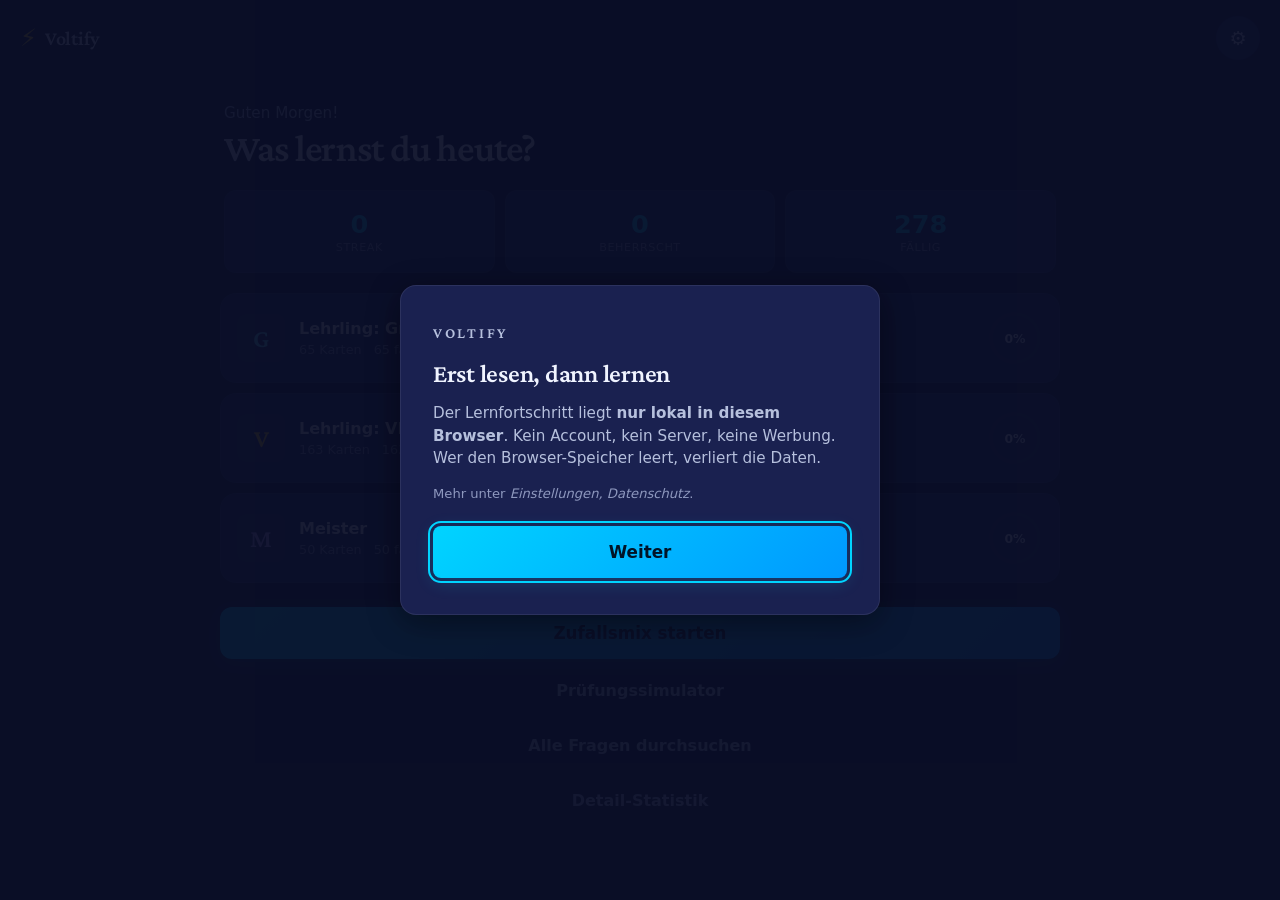
==== commit 0dd9e62b: "Pre-Launch-Sprint: Härtung, Anti-KI-Design, Serif-Identität, Stilreinigung Härtung (Engineering) - D" ====
--- a/index.html
+++ b/index.html
@@ -4,17 +4,52 @@
   <meta charset="UTF-8">
   <meta name="viewport" content="width=device-width, initial-scale=1.0, viewport-fit=cover, user-scalable=no">
   <meta name="theme-color" content="#0a0e27">
-  <meta name="description" content="Voltify – Spaced-Repetition-Lernen für Elektriker. Lehrling und Meister.">
+  <meta name="description" content="Voltify – Lern-App für Elektriker. Karteikarten mit Spaced Repetition (Leitner), Prüfungssimulator, 278 Fragen aus Lehrling und Meister, offline-fähig.">
+  <meta name="keywords" content="Elektriker, Lernen, Karteikarten, Prüfungsvorbereitung, VDE, Meister, Lehrling, Spaced Repetition, Leitner, IHK, HwK">
+  <meta name="author" content="Voltify">
+  <link rel="canonical" href="https://nilskuhlow.github.io/voltify/">
+
+  <!-- Open Graph -->
+  <meta property="og:type" content="website">
+  <meta property="og:site_name" content="Voltify">
+  <meta property="og:title" content="Voltify – Lernen für Elektriker">
+  <meta property="og:description" content="Karteikarten-Lern-App für Elektriker (Lehrling + Meister). Spaced Repetition, Prüfungssimulator, 278 Fragen, offline-fähig.">
+  <meta property="og:url" content="https://nilskuhlow.github.io/voltify/">
+  <meta property="og:image" content="https://nilskuhlow.github.io/voltify/icons/icon-1024.png">
+  <meta property="og:image:width" content="1024">
+  <meta property="og:image:height" content="1024">
+  <meta property="og:locale" content="de_DE">
+
+  <!-- Twitter / X -->
+  <meta name="twitter:card" content="summary_large_image">
+  <meta name="twitter:title" content="Voltify – Lernen für Elektriker">
+  <meta name="twitter:description" content="Karteikarten-Lern-App für Elektriker. Spaced Repetition, Prüfungssimulator, 278 Fragen.">
+  <meta name="twitter:image" content="https://nilskuhlow.github.io/voltify/icons/icon-1024.png">
+
+  <!-- PWA / Apple -->
   <meta name="apple-mobile-web-app-capable" content="yes">
   <meta name="apple-mobile-web-app-status-bar-style" content="black-translucent">
   <meta name="apple-mobile-web-app-title" content="Voltify">
+  <meta name="mobile-web-app-capable" content="yes">
+  <meta name="format-detection" content="telephone=no">
+  <meta name="application-name" content="Voltify">
   <title>Voltify – Lernen für Elektriker</title>
   <link rel="manifest" href="manifest.json">
   <link rel="stylesheet" href="styles.css">
-  <link rel="icon" href="icon.svg" type="image/svg+xml">
-  <link rel="apple-touch-icon" href="icon.svg">
+  <link rel="icon" type="image/svg+xml" href="icon.svg">
+  <link rel="icon" type="image/png" sizes="32x32" href="icons/favicon-32.png">
+  <link rel="icon" type="image/png" sizes="16x16" href="icons/favicon-16.png">
+  <link rel="apple-touch-icon" sizes="180x180" href="icons/apple-touch-180.png">
+  <link rel="apple-touch-icon" sizes="167x167" href="icons/apple-touch-167.png">
+  <link rel="apple-touch-icon" sizes="152x152" href="icons/apple-touch-152.png">
+  <link rel="apple-touch-icon" sizes="120x120" href="icons/apple-touch-120.png">
 </head>
 <body>
+  <div id="update-banner" class="update-banner hidden" role="status" aria-live="polite">
+    <span>Eine neue Version von Voltify ist verfügbar.</span>
+    <button class="btn primary" id="update-reload" type="button">Jetzt laden</button>
+    <button class="icon-btn ghost" id="update-dismiss" type="button" aria-label="Schließen">✕</button>
+  </div>
   <div id="app">
 
     <!-- HOME -->
@@ -206,7 +241,8 @@
           </div>
           <h2 class="card-question" id="card-question">Frage</h2>
           <div class="card-options" id="card-options"></div>
-          <div class="card-feedback hidden" id="card-feedback">
+          <div class="card-feedback hidden" id="card-feedback"
+               aria-live="polite" aria-atomic="true">
             <div class="feedback-header" id="feedback-header"></div>
             <p class="feedback-explain" id="feedback-explain"></p>
             <p class="feedback-source hidden" id="feedback-source"></p>
@@ -223,7 +259,7 @@
         <button class="icon-btn" data-nav="home" aria-label="Schließen">✕</button>
       </header>
       <main class="content results-content">
-        <div class="results-icon" aria-hidden="true">⚡</div>
+        <div class="results-icon" aria-hidden="true">Voltify</div>
         <h1 class="results-title">Session beendet!</h1>
         <p class="results-subtitle" id="results-subtitle"></p>
         <div class="results-grid">
@@ -346,6 +382,17 @@
             </div>
             <button class="btn danger" id="reset-progress">Reset</button>
           </div>
+          <div class="setting-row">
+            <div class="setting-text">
+              <h3>Tastatur-Shortcuts</h3>
+              <p class="setting-hint">
+                <kbd>1</kbd>–<kbd>9</kbd> oder <kbd>A</kbd>–<kbd>H</kbd>: Antwort wählen ·
+                <kbd>Enter</kbd>/<kbd>Space</kbd>: Weiter bzw. Multi prüfen ·
+                <kbd>B</kbd>: Lesezeichen ·
+                <kbd>Esc</kbd>: Zurück
+              </p>
+            </div>
+          </div>
           <div class="setting-row link-row">
             <div class="setting-text">
               <h3>Impressum</h3>
@@ -511,16 +558,16 @@
       <div class="first-visit-card">
         <!-- STEP 1: Welcome / Datenschutz -->
         <div class="visit-step" data-step="1">
-          <div class="first-visit-icon" aria-hidden="true">⚡</div>
-          <h2 id="first-visit-title">Willkommen bei Voltify</h2>
+          <p class="first-visit-mark" aria-hidden="true">Voltify</p>
+          <h2 id="first-visit-title">Erst lesen, dann lernen</h2>
           <p>
-            Voltify speichert deinen Lernfortschritt
-            <strong>nur lokal in diesem Browser</strong> – kein Account,
-            kein Server, keine Werbung. Wenn du den Browser-Speicher
-            leerst, sind die Daten weg.
+            Der Lernfortschritt liegt
+            <strong>nur lokal in diesem Browser</strong>. Kein Account,
+            kein Server, keine Werbung. Wer den Browser-Speicher leert,
+            verliert die Daten.
           </p>
           <p class="small muted">
-            Mehr dazu unter <em>Einstellungen → Datenschutz</em>.
+            Mehr unter <em>Einstellungen, Datenschutz</em>.
           </p>
           <button class="btn primary big" id="visit-next-1">Weiter</button>
         </div>
--- a/styles.css
+++ b/styles.css
@@ -1,14 +1,71 @@
+/* Schrift: Crimson Pro (SIL Open Font License 1.1, lokal gehostet). */
+@font-face {
+  font-family: 'Crimson Pro';
+  font-style: normal;
+  font-weight: 400;
+  font-display: swap;
+  src: url('fonts/crimson-pro-400.woff2') format('woff2');
+  unicode-range: U+0000-00FF, U+0131, U+0152-0153, U+02BB-02BC, U+02C6,
+                 U+02DA, U+02DC, U+2000-206F, U+2074, U+20AC, U+2122,
+                 U+2191, U+2193, U+2212, U+2215, U+FEFF, U+FFFD;
+}
+@font-face {
+  font-family: 'Crimson Pro';
+  font-style: normal;
+  font-weight: 600;
+  font-display: swap;
+  src: url('fonts/crimson-pro-600.woff2') format('woff2');
+  unicode-range: U+0000-00FF, U+0131, U+0152-0153, U+02BB-02BC, U+02C6,
+                 U+02DA, U+02DC, U+2000-206F, U+2074, U+20AC, U+2122,
+                 U+2191, U+2193, U+2212, U+2215, U+FEFF, U+FFFD;
+}
+@font-face {
+  font-family: 'Crimson Pro';
+  font-style: italic;
+  font-weight: 400;
+  font-display: swap;
+  src: url('fonts/crimson-pro-italic.woff2') format('woff2');
+  unicode-range: U+0000-00FF, U+0131, U+0152-0153, U+02BB-02BC, U+02C6,
+                 U+02DA, U+02DC, U+2000-206F, U+2074, U+20AC, U+2122,
+                 U+2191, U+2193, U+2212, U+2215, U+FEFF, U+FFFD;
+}
+
 :root {
+  /* Typografie */
+  --font-head: 'Crimson Pro', 'Iowan Old Style', 'Charter', 'Georgia', serif;
+  --font-body: -apple-system, BlinkMacSystemFont, "Segoe UI", system-ui,
+               "Helvetica Neue", Arial, sans-serif;
+  --fs-12: 0.75rem;
+  --fs-14: 0.875rem;
+  --fs-16: 1rem;
+  --fs-18: 1.125rem;
+  --fs-20: 1.25rem;
+  --fs-24: 1.5rem;
+  --fs-32: 2rem;
+  --fs-40: 2.5rem;
+  --lh-tight: 1.15;
+  --lh-base: 1.5;
+
+  /* Spacing-Scale */
+  --sp-1: 4px;  --sp-2: 8px;  --sp-3: 12px;
+  --sp-4: 16px; --sp-5: 20px; --sp-6: 24px;
+  --sp-8: 32px; --sp-10: 40px; --sp-12: 48px;
+
+  /* Animation-Tokens */
+  --t-fast: 0.12s ease;
+  --t-base: 0.22s ease;
+
   --bg: #0a0e27;
   --bg-elevated: #141a3a;
   --bg-card: #1a2150;
   --surface: #232b5c;
   --surface-2: #2c3570;
   --text: #f0f4ff;
-  --text-dim: #a8b3d4;
-  --text-muted: #6b7299;
+  --text-dim: #b6c0dd;
+  --text-muted: #8e98be;
   --accent: #00d4ff;
-  --accent-glow: rgba(0, 212, 255, 0.28);
+  --accent-fg: #66e3ff;
+  --accent-soft: rgba(0, 212, 255, 0.18);
   --accent-2: #facc15;
   --success: #22c55e;
   --success-bg: rgba(34, 197, 94, 0.18);
@@ -18,7 +75,7 @@
   --shadow: 0 8px 32px rgba(0, 0, 0, 0.4);
   --radius: 16px;
   --radius-sm: 12px;
-  --transition: 0.18s ease;
+  --transition: var(--t-base);
   --safe-top: env(safe-area-inset-top, 0);
   --safe-bottom: env(safe-area-inset-bottom, 0);
 }
@@ -30,16 +87,17 @@
   --surface: #eef1f8;
   --surface-2: #e2e7f3;
   --text: #0a0e27;
-  --text-dim: #4a5275;
-  --text-muted: #8b91a8;
-  --accent: #0066ff;
-  --accent-glow: rgba(0, 102, 255, 0.18);
-  --accent-2: #d97706;
+  --text-dim: #3a4264;
+  --text-muted: #5d6485;
+  --accent: #0052cc;
+  --accent-fg: #0052cc;
+  --accent-soft: rgba(0, 82, 204, 0.15);
+  --accent-2: #b25e00;
   --success: #15803d;
   --success-bg: rgba(34, 197, 94, 0.14);
-  --danger: #dc2626;
+  --danger: #b91c1c;
   --danger-bg: rgba(239, 68, 68, 0.12);
-  --border: rgba(0, 0, 0, 0.08);
+  --border: rgba(0, 0, 0, 0.1);
   --shadow: 0 8px 32px rgba(0, 0, 0, 0.08);
 }
 
@@ -51,7 +109,7 @@
 
 html, body {
   height: 100%;
-  font-family: -apple-system, BlinkMacSystemFont, "Segoe UI", system-ui, "Helvetica Neue", Arial, sans-serif;
+  font-family: var(--font-body);
   background: var(--bg);
   color: var(--text);
   -webkit-font-smoothing: antialiased;
@@ -104,14 +162,14 @@
 .bolt {
   display: inline-block;
   font-size: 1.5rem;
-  filter: drop-shadow(0 0 8px var(--accent-glow));
+  color: var(--accent-2);
 }
 
 .brand-name {
-  background: linear-gradient(135deg, var(--accent), var(--accent-2));
-  -webkit-background-clip: text;
-  background-clip: text;
-  color: transparent;
+  font-family: var(--font-head);
+  font-weight: 600;
+  letter-spacing: -0.01em;
+  color: var(--text);
 }
 
 .icon-btn {
@@ -134,8 +192,10 @@
 .icon-btn:active { transform: scale(0.94); }
 
 .page-title {
-  font-size: 1.05rem;
-  font-weight: 600;
+  font-family: var(--font-head);
+  font-size: var(--fs-18);
+  font-weight: 600;
+  letter-spacing: -0.005em;
 }
 
 /* CONTENT */
@@ -163,10 +223,11 @@
 }
 
 .hero-title {
-  font-size: 1.85rem;
-  font-weight: 700;
-  margin-bottom: 22px;
-  line-height: 1.15;
+  font-family: var(--font-head);
+  font-size: 2.2rem;
+  font-weight: 600;
+  margin-bottom: var(--sp-5);
+  line-height: var(--lh-tight);
   letter-spacing: -0.02em;
 }
 
@@ -230,18 +291,22 @@
 .path-icon {
   width: 48px;
   height: 48px;
-  border-radius: 12px;
+  border-radius: 8px;
   display: flex;
   align-items: center;
   justify-content: center;
-  font-size: 1.55rem;
+  font-family: var(--font-head);
+  font-weight: 600;
+  font-size: 1.6rem;
   flex-shrink: 0;
   background: var(--surface);
-}
-
-.path-icon.lehrling-grund { background: linear-gradient(135deg, rgba(0,212,255,0.25), rgba(0,212,255,0.08)); }
-.path-icon.lehrling-vde { background: linear-gradient(135deg, rgba(250,204,21,0.25), rgba(250,204,21,0.08)); }
-.path-icon.meister { background: linear-gradient(135deg, rgba(168,85,247,0.28), rgba(168,85,247,0.08)); }
+  color: var(--text);
+  letter-spacing: 0;
+}
+
+.path-icon.lehrling-grund { color: var(--accent-fg, var(--accent)); }
+.path-icon.lehrling-vde   { color: var(--accent-2); }
+.path-icon.meister        { color: #c4a3ff; }
 
 .path-info {
   flex: 1;
@@ -319,7 +384,7 @@
 .btn.primary {
   background: linear-gradient(135deg, var(--accent), #0099ff);
   color: #001428;
-  box-shadow: 0 4px 18px var(--accent-glow);
+  box-shadow: 0 4px 18px var(--accent-soft);
 }
 
 [data-theme="light"] .btn.primary { color: #ffffff; }
@@ -542,7 +607,7 @@
 
 .option.multi.selected {
   border-color: var(--accent);
-  background: var(--accent-glow);
+  background: var(--accent-soft);
 }
 
 .option.multi.selected .option-mark {
@@ -606,19 +671,18 @@
 }
 
 .results-icon {
-  font-size: 4rem;
-  filter: drop-shadow(0 0 24px var(--accent-glow));
-  animation: pulse 2.4s ease infinite;
+  font-family: var(--font-head);
+  font-size: 3.2rem;
+  font-weight: 600;
+  color: var(--accent-2);
   margin-top: 16px;
-}
-
-@keyframes pulse {
-  50% { transform: scale(1.1); }
+  letter-spacing: 0.05em;
 }
 
 .results-title {
+  font-family: var(--font-head);
   font-size: 1.85rem;
-  font-weight: 700;
+  font-weight: 600;
   letter-spacing: -0.01em;
 }
 
@@ -720,6 +784,19 @@
   color: var(--text-muted);
   font-size: 0.85rem;
   flex-shrink: 0;
+}
+
+.setting-hint kbd {
+  display: inline-block;
+  background: var(--surface);
+  border: 1px solid var(--border);
+  border-bottom-width: 2px;
+  border-radius: 4px;
+  padding: 1px 6px;
+  font-family: ui-monospace, SFMono-Regular, Menlo, monospace;
+  font-size: 0.78em;
+  color: var(--text);
+  margin: 0 1px;
 }
 
 /* SWITCH */
@@ -768,9 +845,11 @@
 }
 
 .stats-section h3 {
-  font-size: 1.02rem;
-  margin-bottom: 12px;
-  font-weight: 600;
+  font-family: var(--font-head);
+  font-size: var(--fs-20);
+  margin-bottom: var(--sp-3);
+  font-weight: 600;
+  letter-spacing: -0.005em;
 }
 
 .stat-row {
@@ -797,6 +876,48 @@
   margin-top: 10px;
 }
 
+/* HEATMAP (30 Tage) */
+.heatmap {
+  display: grid;
+  grid-template-columns: repeat(15, 1fr);
+  gap: 4px;
+  margin-top: 4px;
+}
+
+.heat-cell {
+  aspect-ratio: 1;
+  background: var(--surface);
+  border-radius: 3px;
+}
+
+.heat-cell.level-0 { background: var(--surface); }
+.heat-cell.level-1 { background: rgba(0, 212, 255, 0.25); }
+.heat-cell.level-2 { background: rgba(0, 212, 255, 0.45); }
+.heat-cell.level-3 { background: rgba(0, 212, 255, 0.7); }
+.heat-cell.level-4 { background: var(--accent); }
+
+[data-theme="light"] .heat-cell.level-1 { background: rgba(0, 102, 255, 0.18); }
+[data-theme="light"] .heat-cell.level-2 { background: rgba(0, 102, 255, 0.36); }
+[data-theme="light"] .heat-cell.level-3 { background: rgba(0, 102, 255, 0.6); }
+[data-theme="light"] .heat-cell.level-4 { background: var(--accent); }
+
+.heatmap-legend {
+  display: flex;
+  align-items: center;
+  justify-content: flex-end;
+  gap: 4px;
+  margin-top: 8px;
+  font-size: 0.72rem;
+  color: var(--text-muted);
+}
+
+.heatmap-legend .heat-cell {
+  width: 12px;
+  height: 12px;
+  aspect-ratio: unset;
+  border-radius: 2px;
+}
+
 .box {
   background: var(--surface);
   border-radius: 8px;
@@ -825,13 +946,63 @@
   line-height: 1.4;
 }
 
+/* UPDATE-BANNER */
+.update-banner {
+  position: fixed;
+  top: 0;
+  left: 0;
+  right: 0;
+  background: linear-gradient(135deg, var(--accent), #0099ff);
+  color: #001428;
+  padding: 10px 16px;
+  padding-top: max(10px, env(safe-area-inset-top));
+  display: flex;
+  justify-content: center;
+  align-items: center;
+  gap: 12px;
+  z-index: 200;
+  box-shadow: 0 4px 16px rgba(0, 0, 0, 0.35);
+  font-size: 0.92rem;
+  font-weight: 500;
+  animation: slideDown 0.3s ease;
+}
+
+[data-theme="light"] .update-banner { color: #ffffff; }
+
+@keyframes slideDown {
+  from { transform: translateY(-100%); }
+  to   { transform: translateY(0); }
+}
+
+.update-banner.hidden { display: none; }
+
+.update-banner .btn {
+  padding: 6px 14px;
+  font-size: 0.88rem;
+  background: rgba(0, 20, 40, 0.18);
+  color: inherit;
+  box-shadow: none;
+}
+
+.update-banner .icon-btn {
+  background: transparent;
+  color: inherit;
+  width: 30px;
+  height: 30px;
+  font-size: 1rem;
+}
+
+.update-banner .icon-btn:hover { background: rgba(0, 0, 0, 0.15); }
+
 /* PROSE (Impressum, Datenschutz) */
 .prose h3 {
-  font-size: 1rem;
-  font-weight: 600;
-  margin-top: 22px;
-  margin-bottom: 8px;
-  color: var(--text);
+  font-family: var(--font-head);
+  font-size: var(--fs-20);
+  font-weight: 600;
+  margin-top: var(--sp-6);
+  margin-bottom: var(--sp-2);
+  color: var(--text);
+  letter-spacing: -0.005em;
 }
 
 .prose h3:first-child {
@@ -912,20 +1083,18 @@
 .first-visit {
   position: fixed;
   inset: 0;
-  background: rgba(0, 0, 0, 0.6);
-  backdrop-filter: blur(8px);
-  -webkit-backdrop-filter: blur(8px);
+  background: rgba(10, 14, 39, 0.94);
   z-index: 100;
   display: flex;
   align-items: center;
   justify-content: center;
   padding: 20px;
   padding-bottom: calc(20px + var(--safe-bottom));
-  animation: fade 0.3s ease;
+  animation: fade 0.22s ease;
 }
 
 [data-theme="light"] .first-visit {
-  background: rgba(0, 0, 0, 0.35);
+  background: rgba(245, 247, 251, 0.96);
 }
 
 .first-visit.hidden { display: none; }
@@ -937,23 +1106,27 @@
   padding: 28px 24px;
   max-width: 420px;
   width: 100%;
-  text-align: center;
+  text-align: left;
   box-shadow: var(--shadow);
   display: flex;
   flex-direction: column;
   gap: 14px;
-  animation: cardin 0.35s ease;
-}
-
-.first-visit-icon {
-  font-size: 3rem;
-  margin: 0 auto;
-  filter: drop-shadow(0 0 16px var(--accent-glow));
+  animation: cardin 0.22s ease;
+}
+
+.first-visit-mark {
+  font-family: var(--font-head);
+  font-weight: 600;
+  font-size: 0.85rem;
+  letter-spacing: 0.18em;
+  text-transform: uppercase;
+  color: var(--text-muted);
 }
 
 .first-visit-card h2 {
-  font-size: 1.4rem;
-  font-weight: 700;
+  font-family: var(--font-head);
+  font-size: 1.65rem;
+  font-weight: 600;
   letter-spacing: -0.01em;
 }
 
@@ -1033,7 +1206,7 @@
 }
 
 .exam-countdown {
-  background: linear-gradient(135deg, var(--accent-glow), transparent);
+  background: linear-gradient(135deg, var(--accent-soft), transparent);
   border-left: 3px solid var(--accent);
   color: var(--text);
   font-size: 0.9rem;
@@ -1051,6 +1224,12 @@
 .exam-countdown.urgent {
   border-left-color: var(--danger);
   color: var(--text);
+}
+
+.exam-countdown.past {
+  border-left-color: var(--text-muted);
+  color: var(--text-muted);
+  background: var(--surface);
 }
 
 /* EXAM-MODUS */
@@ -1078,7 +1257,7 @@
 .exam-timer.urgent {
   background: var(--danger-bg);
   color: var(--danger);
-  animation: pulse 1.4s ease infinite;
+  border: 1px solid var(--danger);
 }
 
 .exam-timer.hidden { display: none; }
@@ -1093,10 +1272,11 @@
 }
 
 .exam-grade {
-  font-size: 3.4rem;
-  font-weight: 700;
+  font-family: var(--font-head);
+  font-size: 4rem;
+  font-weight: 600;
   letter-spacing: -0.04em;
-  color: var(--accent);
+  color: var(--accent-fg, var(--accent));
   line-height: 1;
 }
 
@@ -1299,7 +1479,7 @@
 textarea:focus-visible {
   outline: none;
   border-color: var(--accent) !important;
-  box-shadow: 0 0 0 2px var(--accent-glow);
+  box-shadow: 0 0 0 2px var(--accent-soft);
 }
 
 a:focus-visible {
